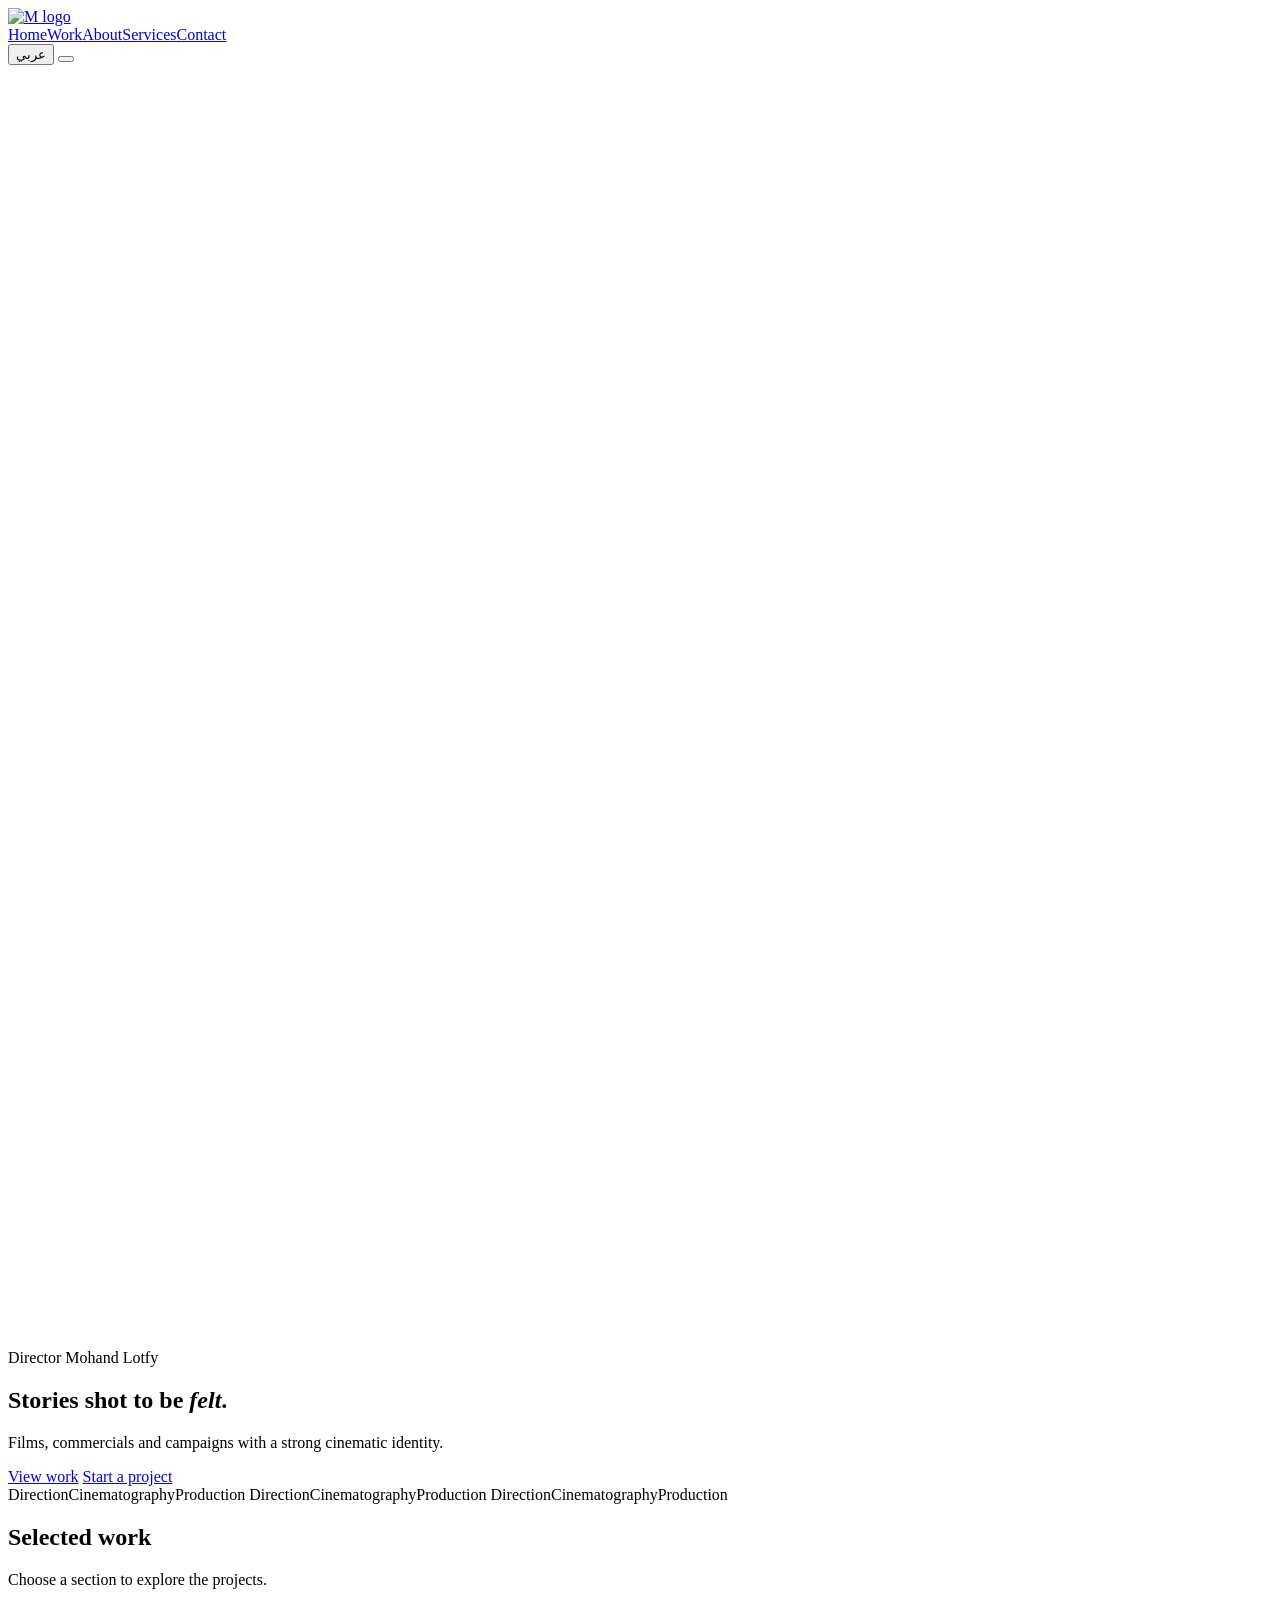
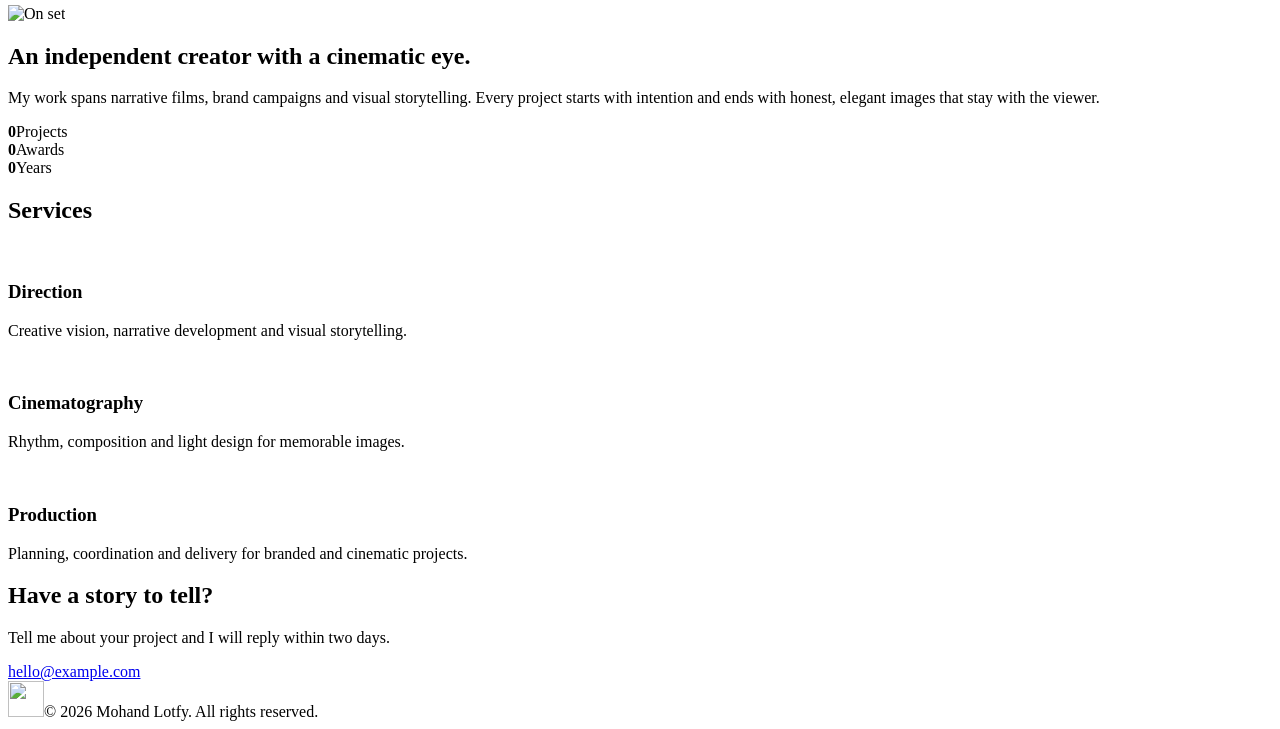
==== index.html @ 05352765 "Add files via upload" ====
<!DOCTYPE html>
<html lang="en">
<head>
<meta charset="UTF-8">
<meta name="viewport" content="width=device-width, initial-scale=1, viewport-fit=cover">
<title>Mohand Lotfy | Film & Commercial Director</title>
<meta name="description" content="Cinematic films, commercials and visual storytelling.">
<meta name="theme-color" content="#050505">
<link rel="icon" href="favicon.svg" type="image/svg+xml">
<link rel="preconnect" href="https://fonts.googleapis.com">
<link rel="preconnect" href="https://fonts.gstatic.com" crossorigin>
<link href="https://fonts.googleapis.com/css2?family=Bodoni+Moda:ital,wght@0,500;0,700;1,500&family=Manrope:wght@400;600;800&family=Cairo:wght@400;600;700&display=swap" rel="stylesheet">
<link rel="stylesheet" href="css/style.css?v=7">
<script>try{var l=localStorage.getItem("mlang")==="ar"?"ar":"en";document.documentElement.lang=l;document.documentElement.dir=l==="ar"?"rtl":"ltr"}catch(e){}</script>
</head>
<body>
<div class="progress" id="progress"></div>
<header class="topbar" id="topbar">
  <a href="admin.html" class="logo" aria-label="Dashboard"><img src="assets/logo.svg" alt="M logo"></a>
  <nav class="nav" id="nav">
    <a href="#home" data-i="nHome">Home</a><a href="#work" data-i="nWork">Work</a><a href="#about" data-i="nAbout">About</a><a href="#services" data-i="nServices">Services</a><a href="#contact" data-i="nContact">Contact</a>
  </nav>
  <button class="lang" id="lang" type="button" aria-label="Language">عربي</button>
  <button class="burger" id="burger" aria-label="Menu" aria-expanded="false"><i></i><i></i></button>
</header>

<main>
<section class="hero" id="home">
  <div class="hero-bg" data-bgimg="hero" style="background-image:url('https://images.unsplash.com/photo-1536440136628-849c177e76a1?auto=format&fit=crop&w=1800&q=80')"></div>
  <div class="hero-inner">
    <svg class="hero-m" viewBox="0 0 120 120" fill="none" aria-hidden="true">
      <circle cx="60" cy="60" r="56" pathLength="1"/>
      <path d="M30 88V32l30 36 30-36v56" pathLength="1"/>
    </svg>
    <p class="eyebrow" data-i="director">Director Mohand Lotfy</p>
    <h1 data-ih="h1">Stories shot to be <em>felt</em>.</h1>
    <p data-i="heroP">Films, commercials and campaigns with a strong cinematic identity.</p>
    <div class="cta">
      <a class="btn gold" href="#work" data-i="cta1">View work</a>
      <a class="btn line" href="#contact" data-i="cta2">Start a project</a>
    </div>
  </div>
  <div class="scroll-cue"><span></span></div>
</section>

<div class="marquee" aria-hidden="true"><div class="track">
  <span data-i="mq1">Direction</span><span data-i="mq2">Cinematography</span><span data-i="mq3">Production</span>
  <span data-i="mq1">Direction</span><span data-i="mq2">Cinematography</span><span data-i="mq3">Production</span>
  <span data-i="mq1">Direction</span><span data-i="mq2">Cinematography</span><span data-i="mq3">Production</span>
</div></div>

<section class="sec" id="work">
  <div class="head reveal"><h2 data-i="workH">Selected work</h2><p data-i="workP">Choose a section to explore the projects.</p></div>
  <div class="cats reveal" id="tabs"></div>
  <div class="tabs sub" id="subtabs"></div>
  <div class="grid" id="grid"></div>
</section>

<section class="sec about" id="about">
  <div class="about-img reveal"><img data-img="about" loading="lazy" src="https://images.unsplash.com/photo-1485846234645-a62644f84728?auto=format&fit=crop&w=1000&q=80" alt="On set"></div>
  <div class="about-copy reveal">
    <h2 data-i="aboutH">An independent creator with a cinematic eye.</h2>
    <p data-i="aboutP">My work spans narrative films, brand campaigns and visual storytelling. Every project starts with intention and ends with honest, elegant images that stay with the viewer.</p>
    <div class="stats"><div><b data-n="40">0</b><span data-i="projects">Projects</span></div><div><b data-n="12">0</b><span data-i="awards">Awards</span></div><div><b data-n="8">0</b><span data-i="years">Years</span></div></div>
  </div>
</section>

<section class="sec" id="services">
  <div class="head reveal"><h2 data-i="servH">Services</h2></div>
  <div class="services">
    <article class="svc reveal"><img data-img="svc1" loading="lazy" src="https://images.unsplash.com/photo-1478720568477-152d9b164e26?auto=format&fit=crop&w=800&q=80" alt=""><h3 data-i="mq1">Direction</h3><p data-i="sv1">Creative vision, narrative development and visual storytelling.</p></article>
    <article class="svc reveal"><img data-img="svc2" loading="lazy" src="https://images.unsplash.com/photo-1492691527719-9d1e07e534b4?auto=format&fit=crop&w=800&q=80" alt=""><h3 data-i="mq2">Cinematography</h3><p data-i="sv2">Rhythm, composition and light design for memorable images.</p></article>
    <article class="svc reveal"><img data-img="svc3" loading="lazy" src="https://images.unsplash.com/photo-1574717024653-61fd2cf4d44d?auto=format&fit=crop&w=800&q=80" alt=""><h3 data-i="mq3">Production</h3><p data-i="sv3">Planning, coordination and delivery for branded and cinematic projects.</p></article>
  </div>
</section>

<section class="sec contact" id="contact">
  <div class="reveal"><h2 data-i="ctH">Have a story to tell?</h2><p data-i="ctP">Tell me about your project and I will reply within two days.</p>
  <a class="btn gold" id="mailBtn" href="mailto:hello@example.com">hello@example.com</a></div>
</section>
</main>

<footer class="footer"><img src="assets/logo.svg" alt="" width="36" height="36"><span data-i="foot">© 2026 Mohand Lotfy. All rights reserved.</span></footer>
<div class="fab" id="fab" hidden>
  <a id="fabWa" target="_blank" rel="noopener" aria-label="WhatsApp" hidden><svg viewBox="0 0 24 24" fill="currentColor"><path d="M12.04 2a9.9 9.9 0 0 0-8.5 14.9L2 22l5.25-1.38A9.9 9.9 0 1 0 12.04 2Zm0 18.1a8.2 8.2 0 0 1-4.18-1.14l-.3-.18-3.1.82.83-3.03-.2-.31a8.2 8.2 0 1 1 6.95 3.84Zm4.5-6.13c-.25-.12-1.46-.72-1.69-.8-.22-.08-.39-.12-.55.13-.16.25-.63.8-.78.96-.14.17-.29.19-.54.06a6.7 6.7 0 0 1-3.3-2.88c-.25-.43.25-.4.72-1.33.08-.16.04-.3-.02-.43-.06-.12-.55-1.33-.76-1.82-.2-.48-.4-.41-.55-.42h-.47c-.16 0-.43.06-.65.3-.22.25-.86.84-.86 2.05s.88 2.38 1 2.55c.12.16 1.73 2.64 4.2 3.7 1.56.67 2.17.73 2.95.62.48-.07 1.46-.6 1.67-1.17.2-.58.2-1.07.14-1.18-.06-.1-.22-.16-.47-.28Z"/></svg></a>
  <a id="fabFb" target="_blank" rel="noopener" aria-label="Facebook" hidden><svg viewBox="0 0 24 24" fill="currentColor"><path d="M13.5 21v-7.5h2.52l.38-2.93H13.5V8.7c0-.85.24-1.43 1.45-1.43h1.55V4.65A20.6 20.6 0 0 0 14.24 4.5c-2.23 0-3.76 1.36-3.76 3.86v2.21H7.95v2.93h2.53V21h3.02Z"/></svg></a>
  <a id="fabMail" aria-label="Email" hidden><svg viewBox="0 0 24 24" fill="none" stroke="currentColor" stroke-width="1.8" stroke-linecap="round" stroke-linejoin="round"><rect x="3" y="5" width="18" height="14" rx="2.5"/><path d="m4 7.5 8 6 8-6"/></svg></a>
</div>
<div id="modal" class="modal" hidden></div>
<script>
(function(){var b=document.getElementById('burger'),n=document.getElementById('nav'),l=document.querySelector('.logo');
function set(o){n.classList.toggle('open',o);b.setAttribute('aria-expanded',o?'true':'false');document.body.classList.toggle('menu-open',o)}
b.addEventListener('click',function(){set(!n.classList.contains('open'))});
n.addEventListener('click',function(e){if(e.target.tagName==='A')set(false)});
document.addEventListener('keydown',function(e){if(e.key==='Escape')set(false)});
window.addEventListener('resize',function(){if(innerWidth>860)set(false)});
l.addEventListener('click',function(e){e.preventDefault();set(false);l.classList.add('spin');setTimeout(function(){location.href='admin.html'},800)});
})();
</script>
<script src="firebase-config.js"></script>
<script type="module" src="js/main.js?v=7"></script>
</body>
</html>
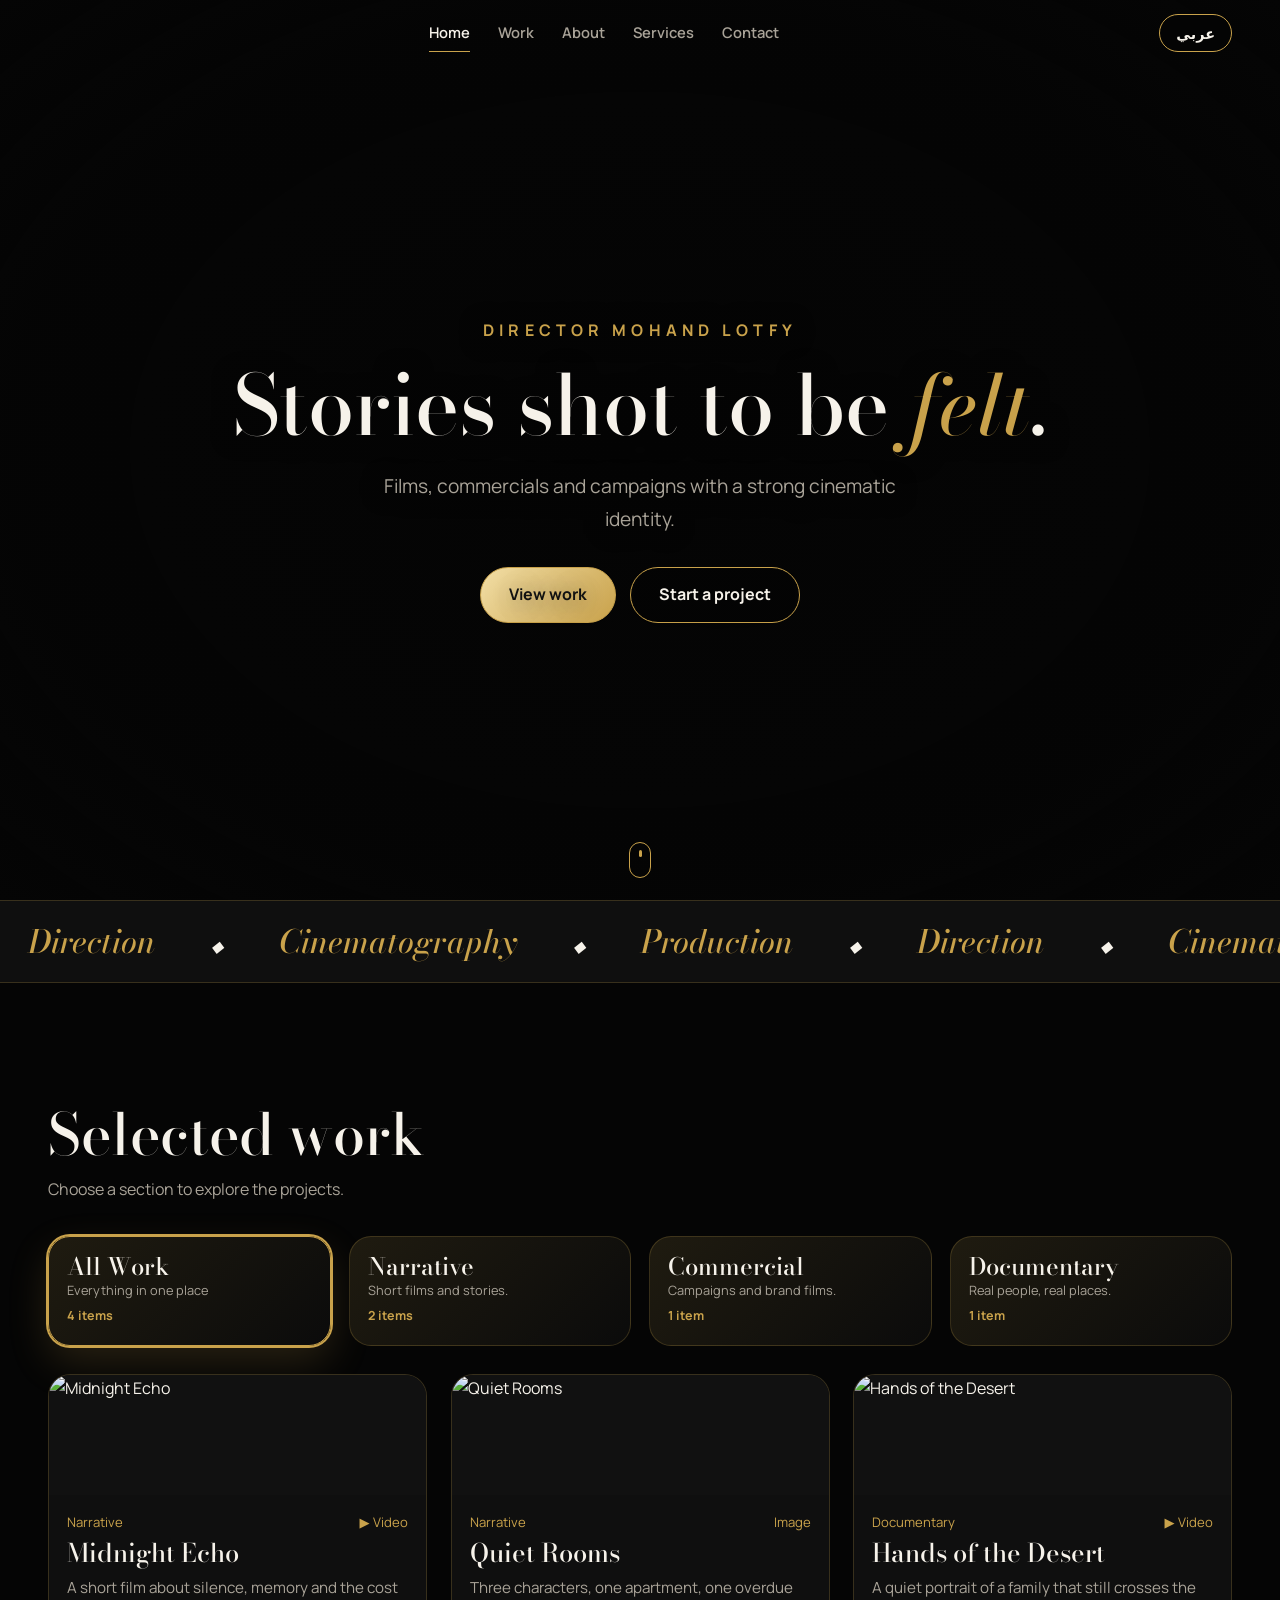
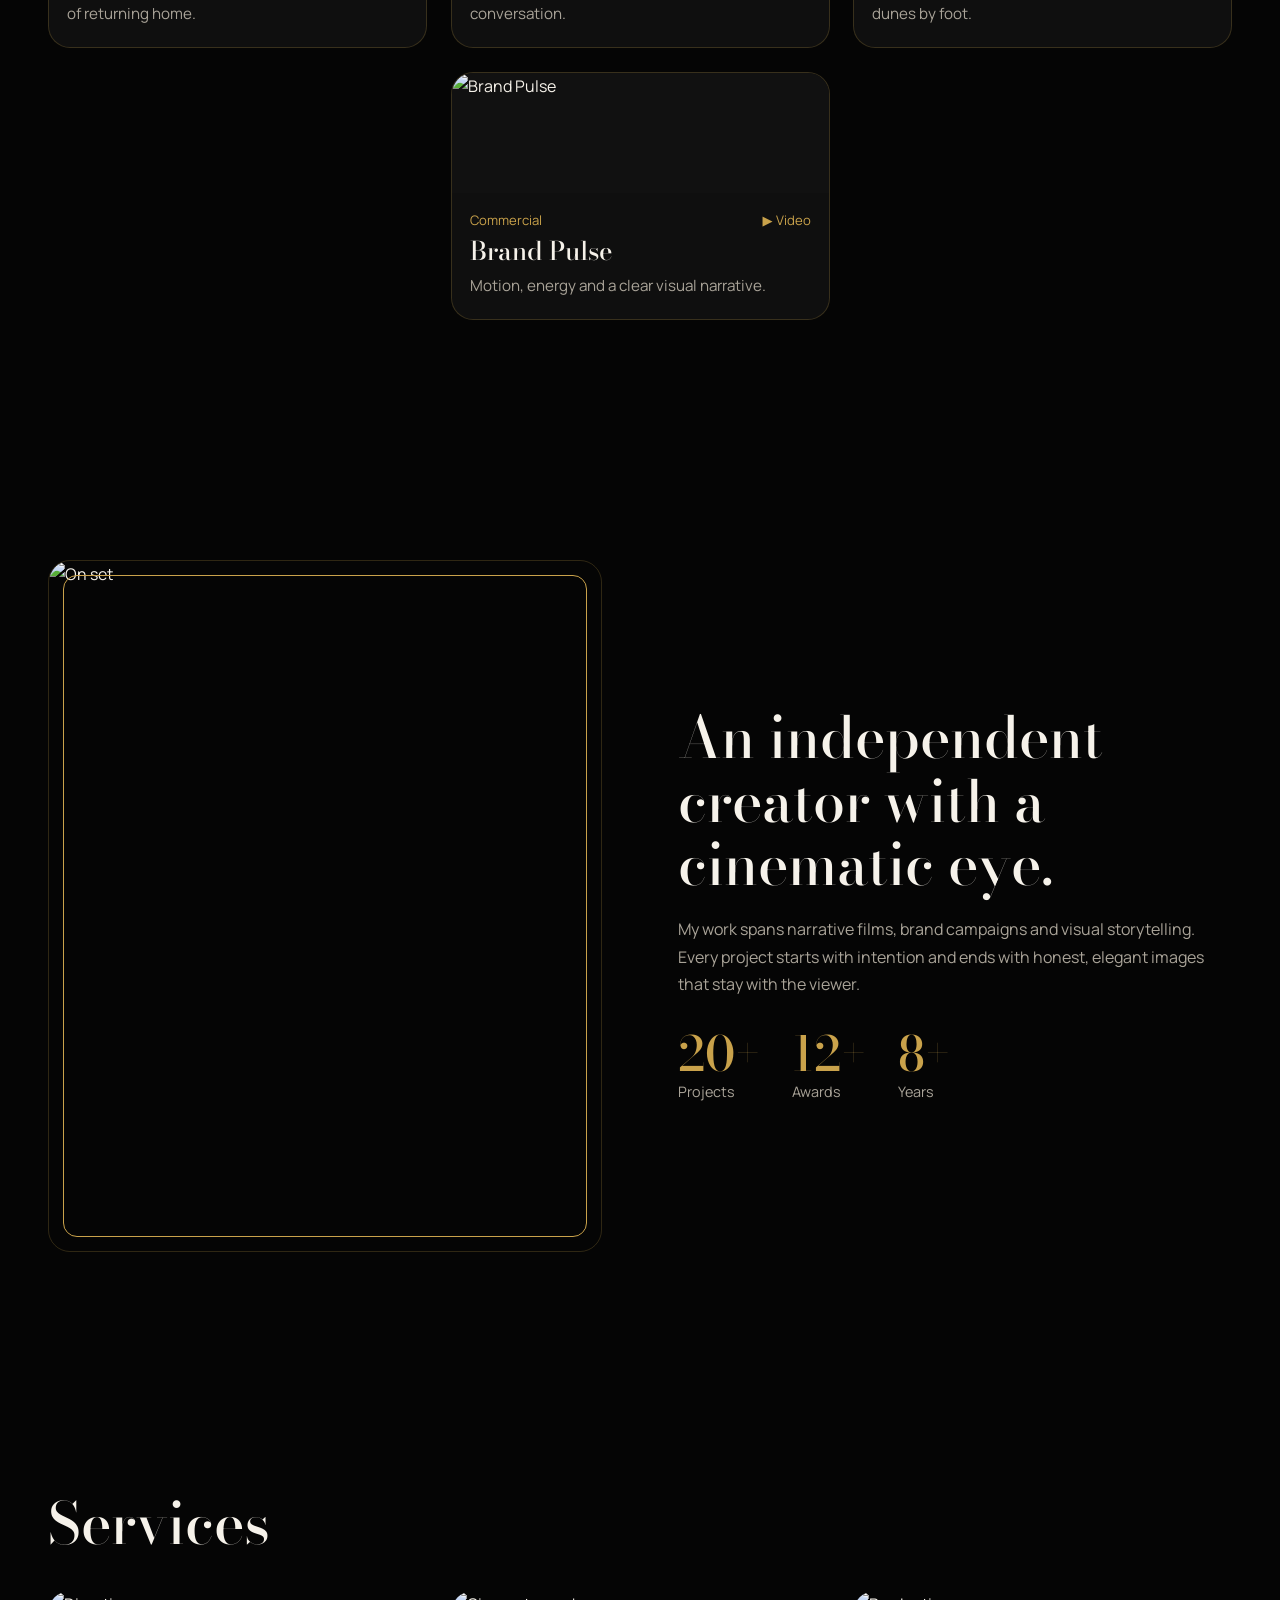
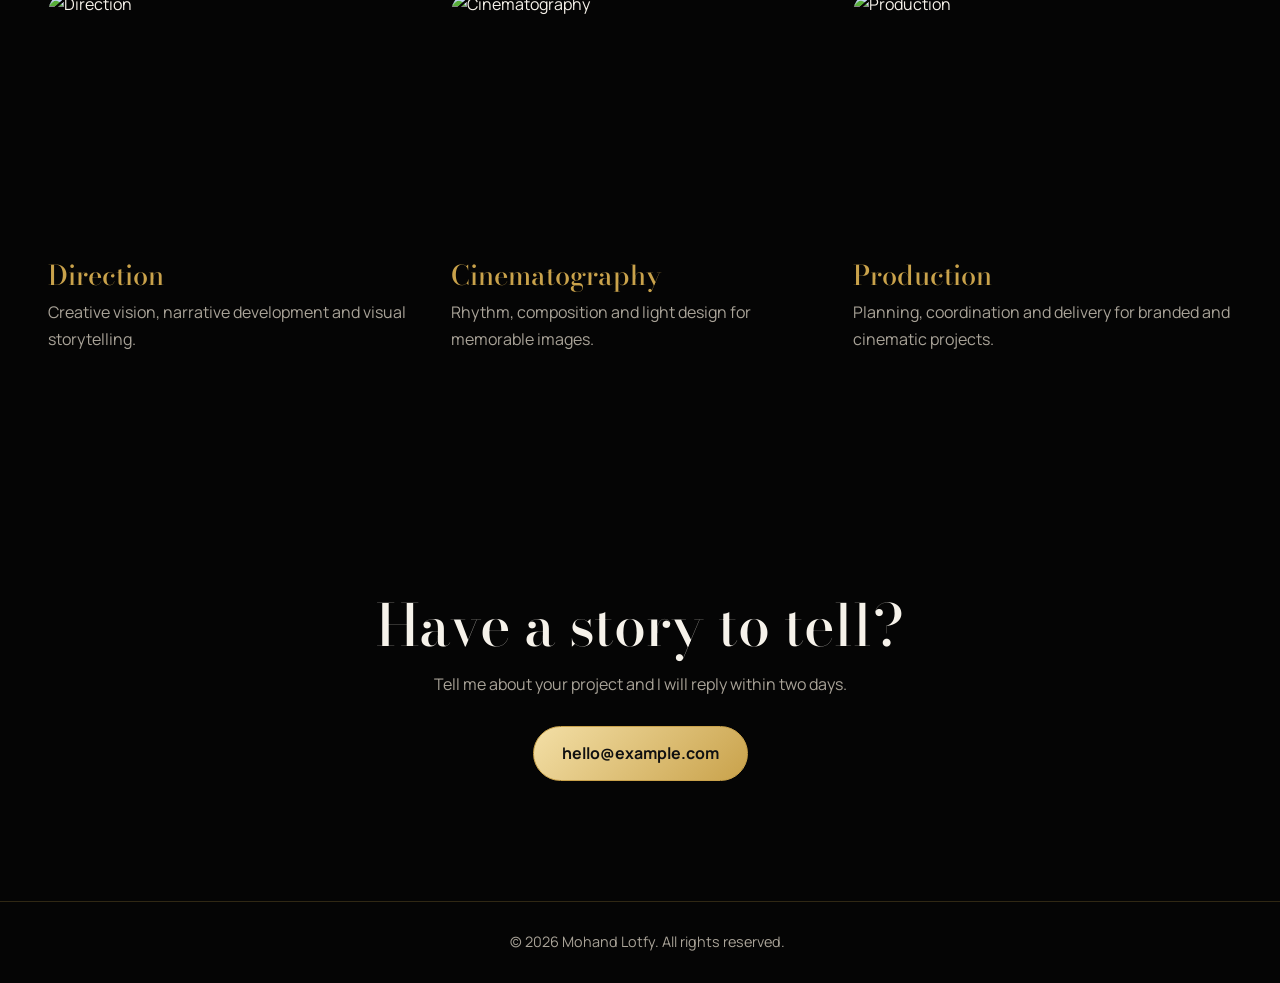
==== commit 690bfe1b: "Add files via upload" ====
--- a/index.html
+++ b/index.html
@@ -6,17 +6,18 @@
 <title>Mohand Lotfy | Film & Commercial Director</title>
 <meta name="description" content="Cinematic films, commercials and visual storytelling.">
 <meta name="theme-color" content="#050505">
-<link rel="icon" href="favicon.svg" type="image/svg+xml">
+<link rel="icon" href="favicon.png" type="image/png">
+<link rel="preload" as="image" href="assets/signature.png">
 <link rel="preconnect" href="https://fonts.googleapis.com">
 <link rel="preconnect" href="https://fonts.gstatic.com" crossorigin>
 <link href="https://fonts.googleapis.com/css2?family=Bodoni+Moda:ital,wght@0,500;0,700;1,500&family=Manrope:wght@400;600;800&family=Cairo:wght@400;600;700&display=swap" rel="stylesheet">
-<link rel="stylesheet" href="css/style.css?v=7">
+<link rel="stylesheet" href="css/style.css?v=9">
 <script>try{var l=localStorage.getItem("mlang")==="ar"?"ar":"en";document.documentElement.lang=l;document.documentElement.dir=l==="ar"?"rtl":"ltr"}catch(e){}</script>
 </head>
 <body>
 <div class="progress" id="progress"></div>
 <header class="topbar" id="topbar">
-  <a href="admin.html" class="logo" aria-label="Dashboard"><img src="assets/logo.svg" alt="M logo"></a>
+  <a href="admin.html" class="logo" aria-label="Dashboard"><span class="sig " role="img" aria-label="Mohand Lotfy"></span></a>
   <nav class="nav" id="nav">
     <a href="#home" data-i="nHome">Home</a><a href="#work" data-i="nWork">Work</a><a href="#about" data-i="nAbout">About</a><a href="#services" data-i="nServices">Services</a><a href="#contact" data-i="nContact">Contact</a>
   </nav>
@@ -28,10 +29,7 @@
 <section class="hero" id="home">
   <div class="hero-bg" data-bgimg="hero" style="background-image:url('https://images.unsplash.com/photo-1536440136628-849c177e76a1?auto=format&fit=crop&w=1800&q=80')"></div>
   <div class="hero-inner">
-    <svg class="hero-m" viewBox="0 0 120 120" fill="none" aria-hidden="true">
-      <circle cx="60" cy="60" r="56" pathLength="1"/>
-      <path d="M30 88V32l30 36 30-36v56" pathLength="1"/>
-    </svg>
+    <span class="sig hero-sig" role="img" aria-label="Mohand Lotfy"></span>
     <p class="eyebrow" data-i="director">Director Mohand Lotfy</p>
     <h1 data-ih="h1">Stories shot to be <em>felt</em>.</h1>
     <p data-i="heroP">Films, commercials and campaigns with a strong cinematic identity.</p>
@@ -80,7 +78,7 @@
 </section>
 </main>
 
-<footer class="footer"><img src="assets/logo.svg" alt="" width="36" height="36"><span data-i="foot">© 2026 Mohand Lotfy. All rights reserved.</span></footer>
+<footer class="footer"><span class="sig foot-sig" aria-hidden="true"></span><span data-i="foot">© 2026 Mohand Lotfy. All rights reserved.</span></footer>
 <div class="fab" id="fab" hidden>
   <a id="fabWa" target="_blank" rel="noopener" aria-label="WhatsApp" hidden><svg viewBox="0 0 24 24" fill="currentColor"><path d="M12.04 2a9.9 9.9 0 0 0-8.5 14.9L2 22l5.25-1.38A9.9 9.9 0 1 0 12.04 2Zm0 18.1a8.2 8.2 0 0 1-4.18-1.14l-.3-.18-3.1.82.83-3.03-.2-.31a8.2 8.2 0 1 1 6.95 3.84Zm4.5-6.13c-.25-.12-1.46-.72-1.69-.8-.22-.08-.39-.12-.55.13-.16.25-.63.8-.78.96-.14.17-.29.19-.54.06a6.7 6.7 0 0 1-3.3-2.88c-.25-.43.25-.4.72-1.33.08-.16.04-.3-.02-.43-.06-.12-.55-1.33-.76-1.82-.2-.48-.4-.41-.55-.42h-.47c-.16 0-.43.06-.65.3-.22.25-.86.84-.86 2.05s.88 2.38 1 2.55c.12.16 1.73 2.64 4.2 3.7 1.56.67 2.17.73 2.95.62.48-.07 1.46-.6 1.67-1.17.2-.58.2-1.07.14-1.18-.06-.1-.22-.16-.47-.28Z"/></svg></a>
   <a id="fabFb" target="_blank" rel="noopener" aria-label="Facebook" hidden><svg viewBox="0 0 24 24" fill="currentColor"><path d="M13.5 21v-7.5h2.52l.38-2.93H13.5V8.7c0-.85.24-1.43 1.45-1.43h1.55V4.65A20.6 20.6 0 0 0 14.24 4.5c-2.23 0-3.76 1.36-3.76 3.86v2.21H7.95v2.93h2.53V21h3.02Z"/></svg></a>
@@ -98,6 +96,6 @@
 })();
 </script>
 <script src="firebase-config.js"></script>
-<script type="module" src="js/main.js?v=7"></script>
+<script type="module" src="js/main.js?v=8"></script>
 </body>
 </html>
--- a/css/style.css
+++ b/css/style.css
@@ -0,0 +1,126 @@
+:root{--bg:#050505;--panel:#0f0f0f;--ink:#f6f2ea;--mute:#a9a398;--gold:#c9a24b;--gold2:#f3dfa6;--line:rgba(201,162,75,.22);--r:22px;--serif:'Bodoni Moda',Georgia,serif;--sans:'Manrope',system-ui,sans-serif}
+*{box-sizing:border-box}html{scroll-behavior:smooth;scroll-padding-top:80px;-webkit-text-size-adjust:100%;text-size-adjust:100%}
+body{margin:0;background:var(--bg);color:var(--ink);font:400 1rem/1.7 var(--sans);overflow-x:hidden}
+img{display:block;max-width:100%}a{color:inherit;text-decoration:none}button{font:inherit;cursor:pointer}
+:focus-visible{outline:2px solid var(--gold);outline-offset:3px}
+h1,h2,h3{font-family:var(--serif);font-weight:500;line-height:1.1;margin:0}
+.progress{position:fixed;top:0;left:0;height:2px;width:0;background:linear-gradient(90deg,var(--gold),var(--gold2));z-index:200}
+.topbar{position:fixed;inset:0 0 auto;z-index:100;display:flex;align-items:center;justify-content:space-between;padding:14px clamp(16px,4vw,48px);padding-top:max(14px,env(safe-area-inset-top));transition:.4s}
+.topbar::before{content:"";position:absolute;inset:0;z-index:-2;background:rgba(5,5,5,.85);backdrop-filter:blur(12px);-webkit-backdrop-filter:blur(12px);border-bottom:1px solid var(--line);opacity:0;transition:opacity .4s}
+.topbar.solid::before{opacity:1}
+.logo img{width:46px;height:46px;transition:transform .6s}.logo:hover img{transform:rotate(360deg)}
+.nav{display:flex;gap:28px}.nav a{color:var(--mute);font-weight:600;font-size:.92rem;position:relative;padding:6px 0}
+.nav a::after{content:"";position:absolute;left:0;bottom:0;height:1px;width:0;background:var(--gold);transition:.3s}
+.nav a:hover,.nav a.on{color:var(--ink)}.nav a:hover::after,.nav a.on::after{width:100%}
+.burger{display:none;background:none;border:1px solid var(--line);border-radius:50%;width:44px;height:44px;position:relative}
+.burger i{position:absolute;left:12px;right:12px;height:2px;background:var(--gold);transition:.3s}.burger i:first-child{top:17px}.burger i:last-child{top:25px}
+.burger[aria-expanded=true] i:first-child{top:21px;transform:rotate(45deg)}.burger[aria-expanded=true] i:last-child{top:21px;transform:rotate(-45deg)}
+.hero{position:relative;min-height:100vh;min-height:100svh;display:grid;place-items:center;text-align:center;padding:110px 20px 70px;overflow:hidden}
+.hero-bg{position:absolute;inset:-5%;background-size:cover;background-position:center;opacity:.9;will-change:transform}
+.hero::after{content:"";position:absolute;inset:0;background:radial-gradient(ellipse at center,rgba(5,5,5,0) 0%,rgba(5,5,5,.25) 70%,var(--bg) 100%)}
+.hero-inner{position:relative;z-index:2;max-width:820px}
+.hero-m{width:clamp(110px,22vw,190px);margin:0 auto 28px;stroke:var(--gold);stroke-width:2.5;stroke-linecap:square;filter:drop-shadow(0 0 18px rgba(201,162,75,.45))}
+.hero-m path{stroke-width:7;stroke-dasharray:1;stroke-dashoffset:1;animation:draw 2.2s .3s cubic-bezier(.6,0,.2,1) forwards}
+.hero-m circle{stroke-dasharray:1;stroke-dashoffset:1;animation:draw 1.8s ease forwards}
+@keyframes draw{to{stroke-dashoffset:0}}
+.hero .eyebrow{color:var(--gold);font-weight:700;font-size:clamp(.8rem,2.4vw,1rem);letter-spacing:.32em;text-transform:uppercase;margin:0 0 14px;max-width:none;animation:up 1s 1.4s both}
+.hero-inner{text-shadow:0 2px 24px rgba(0,0,0,.6)}
+.hero h1{font-size:clamp(2.4rem,7vw,5.2rem);animation:up 1s 1.6s both}.hero h1 em{color:var(--gold)}
+.hero p{color:var(--mute);font-size:clamp(1rem,2vw,1.2rem);max-width:520px;margin:20px auto 0;animation:up 1s 1.9s both}
+.cta{display:flex;gap:14px;justify-content:center;flex-wrap:wrap;margin-top:32px;animation:up 1s 2.2s both}
+@keyframes up{from{opacity:0;transform:translateY(24px)}to{opacity:1;transform:none}}
+.btn{display:inline-block;border-radius:999px;padding:13px 28px;font-weight:700;border:1px solid var(--gold);transition:.3s}
+.btn.gold{background:linear-gradient(135deg,var(--gold2),var(--gold));color:#111}.btn.gold:hover{box-shadow:0 8px 30px rgba(201,162,75,.4);transform:translateY(-2px)}
+.btn.line{color:var(--ink)}.btn.line:hover{background:var(--gold);color:#111}
+.scroll-cue{position:absolute;bottom:22px;left:50%;margin-left:-11px;width:22px;height:36px;border:1px solid var(--gold);border-radius:12px;z-index:2}
+.scroll-cue span{position:absolute;left:50%;top:7px;width:3px;height:7px;margin-left:-1.5px;background:var(--gold);border-radius:2px;animation:wheel 1.6s infinite}
+@keyframes wheel{to{transform:translateY(14px);opacity:0}}
+.marquee{overflow:hidden;border-block:1px solid var(--line);padding:16px 0;background:var(--panel)}
+.track{display:flex;width:max-content;animation:scroll 28s linear infinite}
+.track span{font:italic 500 clamp(1.3rem,3vw,2rem) var(--serif);color:var(--gold);padding:0 28px;white-space:nowrap}
+.track span::after{content:"◆";font-size:.5em;margin-left:56px;color:var(--ink);vertical-align:middle}
+@keyframes scroll{to{transform:translateX(-50%)}}
+.sec{max-width:1280px;margin:0 auto;padding:clamp(64px,10vw,120px) clamp(16px,4vw,48px)}
+.head h2,.about-copy h2,.contact h2{font-size:clamp(2rem,5vw,3.6rem)}.head p{color:var(--mute);margin:10px 0 0}
+.tabs{display:flex;gap:10px;flex-wrap:wrap;margin:28px 0}
+.tab{background:none;border:1px solid var(--line);color:var(--mute);border-radius:14px;padding:9px 20px;transition:.3s}
+.tab:hover{border-color:var(--gold);color:var(--ink)}.tab.on{background:var(--gold);border-color:var(--gold);color:#111;font-weight:700}
+.grid{columns:300px;column-gap:24px}
+.card{background:var(--panel);border:1px solid var(--line);border-radius:var(--r);overflow:hidden;cursor:pointer;transition:.4s;animation:pop .6s both;text-align:start;color:inherit;padding:0;display:block;width:100%;break-inside:avoid;-webkit-column-break-inside:avoid;margin:0 0 24px}
+.card:hover{transform:translateY(-6px);border-color:var(--gold);box-shadow:0 20px 50px rgba(201,162,75,.12)}
+@keyframes pop{from{opacity:0;transform:scale(.95)}to{opacity:1;transform:none}}
+.card .ph{overflow:hidden;background:#111;min-height:120px}.card img{width:100%;height:auto;transition:.7s}
+.card:hover img{transform:scale(1.07)}
+.card .meta{display:flex;flex-wrap:wrap;gap:2px 12px;justify-content:space-between;color:var(--gold);font-size:.82rem;padding:16px 18px 0}
+.card h3{font-size:1.6rem;padding:6px 18px 0}.card p{color:var(--mute);margin:8px 18px 20px;font-size:.95rem}
+.about{display:grid;grid-template-columns:1fr 1fr;gap:clamp(28px,6vw,80px);align-items:center}
+.about-img{border-radius:var(--r);overflow:hidden;border:1px solid var(--line);position:relative}
+.about-img::before{content:"";position:absolute;inset:14px;border:1px solid var(--gold);border-radius:calc(var(--r) - 8px);z-index:1;pointer-events:none}
+.about-img img{width:100%;aspect-ratio:4/5;object-fit:cover}
+.about-copy p{color:var(--mute);margin:20px 0 32px}
+.stats{display:flex;gap:32px;flex-wrap:wrap}.stats b{display:block;font:500 clamp(2rem,5vw,3rem)/1 var(--serif);color:var(--gold)}.stats span{color:var(--mute);font-size:.9rem}
+.services{display:grid;grid-template-columns:repeat(auto-fit,minmax(min(100%,260px),1fr));gap:24px;margin-top:36px}
+.svc img{width:100%;aspect-ratio:3/2;object-fit:cover;border-radius:var(--r);margin-bottom:18px}
+.svc h3{font-size:1.7rem;color:var(--gold)}.svc p{color:var(--mute);margin:8px 0 0}
+.contact{text-align:center}.contact p{color:var(--mute);margin:14px 0 28px}
+.footer{display:flex;align-items:center;justify-content:center;gap:14px;border-top:1px solid var(--line);padding:28px 16px calc(28px + env(safe-area-inset-bottom));color:var(--mute);font-size:.9rem}
+.reveal{opacity:0;transform:translateY(32px);transition:opacity .9s,transform .9s}.reveal.in{opacity:1;transform:none}
+.modal{position:fixed;inset:0;z-index:300;background:rgba(0,0,0,.88);display:flex;padding:16px;overflow-y:auto;animation:fade .3s}
+@keyframes fade{from{opacity:0}}
+.m-panel{position:relative;margin:auto;width:min(100%,900px);background:var(--panel);border:1px solid var(--gold);border-radius:var(--r);overflow:hidden;animation:pop .4s}
+.m-panel>img{width:100%;height:clamp(200px,40vw,340px);object-fit:cover}
+.m-body{padding:clamp(20px,4vw,36px)}.m-body h2{font-size:clamp(1.8rem,4vw,2.8rem)}.m-body p{color:var(--mute)}
+.chips{display:flex;gap:8px;flex-wrap:wrap;margin:14px 0}.chips span{border:1px solid var(--line);border-radius:999px;padding:4px 14px;font-size:.82rem;color:var(--gold)}
+.close{position:absolute;top:14px;inset-inline-end:14px;width:44px;height:44px;border-radius:50%;border:1px solid var(--gold);background:rgba(0,0,0,.6);color:var(--ink);font-size:1.5rem}
+.m-body .btn{margin-top:10px}
+@media(max-width:860px){.about{grid-template-columns:1fr}.burger{display:block}
+.nav{position:fixed;inset:0;height:100dvh;background:var(--bg);flex-direction:column;align-items:center;justify-content:center;gap:26px;transform:translateY(-100%);visibility:hidden;transition:transform .5s,visibility 0s .5s;z-index:1}
+.nav.open{transform:none;visibility:visible;transition:transform .5s}.nav a{font:500 2rem var(--serif);color:var(--ink)}}
+@media(prefers-reduced-motion:reduce){*{animation-duration:.01ms!important;animation-iteration-count:1!important;transition-duration:.01ms!important}.reveal{opacity:1;transform:none}.hero-m path,.hero-m circle{stroke-dashoffset:0}}
+.tabs.sub{margin:-8px 0 24px}.tabs:empty{display:none}.tabs.sub .tab{padding:5px 14px;font-size:.88rem}
+.empty{color:var(--mute);padding:30px 0}
+.m-media{aspect-ratio:16/9;background:#000}.m-media iframe,.m-media video,.m-media img{width:100%;height:100%;object-fit:contain;border:0;display:block}
+.m-media.is-img{aspect-ratio:auto}.m-media.is-img img{height:auto;max-height:70vh}
+[hidden]{display:none!important}
+body.menu-open{overflow:hidden}.logo,.burger{position:relative;z-index:2}
+.fab{position:fixed;z-index:150;inset-inline-end:max(16px,env(safe-area-inset-right));bottom:max(16px,env(safe-area-inset-bottom));display:flex;flex-direction:column;gap:12px}
+.fab a{width:52px;height:52px;border-radius:50%;display:grid;place-items:center;color:#fff;box-shadow:0 8px 24px rgba(0,0,0,.45);transition:transform .25s,box-shadow .25s}
+.fab a:hover{transform:translateY(-3px) scale(1.06);box-shadow:0 12px 30px rgba(0,0,0,.55)}
+.fab svg{width:26px;height:26px}
+#fabWa{background:#25d366}#fabFb{background:#1877f2}#fabMail{background:linear-gradient(135deg,var(--gold2),var(--gold));color:#111}
+body.menu-open .fab{display:none}
+.logo.spin img{animation:spinM .8s cubic-bezier(.6,0,.2,1)}@keyframes spinM{to{transform:rotate(360deg)}}
+
+/* ---- section cards: image on top, text below (no shading) ---- */
+.cats{display:grid;grid-template-columns:repeat(2,minmax(0,1fr));gap:14px;margin:32px 0 28px}
+.cat{display:flex;flex-direction:column;overflow:hidden;width:100%;border-radius:var(--r);border:1px solid var(--line);background:var(--panel);padding:0;color:var(--ink);text-align:start;transition:transform .35s,border-color .35s,box-shadow .35s}
+.cat-img{display:block;overflow:hidden;aspect-ratio:4/3;background:#111}
+.cat-img img{width:100%;height:100%;object-fit:cover;transition:transform .7s}
+.cat.noimg .cat-img{display:none}.cat.noimg{background:linear-gradient(135deg,#1f1b10,#0b0b0b)}
+.cat-txt{display:grid;gap:2px;width:100%;min-width:0;padding:12px 14px 14px}
+.cat b{font:500 clamp(1.1rem,2.4vw,1.5rem)/1.15 var(--serif);overflow-wrap:anywhere}
+.cat small{color:var(--mute);font-size:.8rem;line-height:1.35;display:-webkit-box;-webkit-line-clamp:2;-webkit-box-orient:vertical;overflow:hidden;overflow-wrap:anywhere}
+.cat em{font-style:normal;color:var(--gold);font-size:.78rem;font-weight:700;margin-top:4px}
+.cat:hover{transform:translateY(-4px);border-color:var(--gold)}.cat:hover .cat-img img{transform:scale(1.06)}
+.cat.on{border-color:var(--gold);box-shadow:0 0 0 2px var(--gold),0 16px 40px rgba(201,162,75,.18)}
+.cat[data-t=all]{grid-column:1/-1}
+@media(min-width:640px){.cats{grid-template-columns:repeat(auto-fit,minmax(210px,1fr));gap:18px}.cat[data-t=all]{grid-column:auto;justify-content:center;min-height:100%}.cat-txt{padding:16px 18px 18px}}
+
+/* ---- responsive hardening ---- */
+.m-body,.card h3,.card p,.svc h3,.svc p{overflow-wrap:anywhere}
+.btn{max-width:100%;overflow-wrap:anywhere;text-align:center}
+.card{text-align:start}
+@media(max-width:860px){.about-img{max-width:520px;width:100%;margin-inline:auto}.about-copy{text-align:center}.stats{justify-content:center}}
+@media(max-width:480px){.btn{padding:12px 22px}.cta{flex-direction:column;align-items:stretch}.close{top:10px;inset-inline-end:10px}.sec{padding-block:56px}}
+@media(max-height:520px) and (orientation:landscape){.hero{padding:84px 20px 40px}.scroll-cue{display:none}.nav{gap:14px}.nav a{font-size:1.5rem}}
+
+/* ---- language switch + Arabic/RTL ---- */
+.lang{height:38px;padding:0 16px;border-radius:999px;border:1px solid var(--gold);background:rgba(5,5,5,.5);color:var(--ink);font:700 .9rem var(--sans);position:relative;z-index:2;transition:.3s}
+.lang:hover{background:var(--gold);color:#111}
+@media(max-width:860px){.lang{margin-inline-start:auto;margin-inline-end:10px}}
+.marquee,.track{direction:ltr}
+html[dir=rtl]{--serif:'Cairo',Georgia,serif;--sans:'Cairo',system-ui,sans-serif}
+html[dir=rtl] .hero .eyebrow{letter-spacing:0;text-transform:none;font-size:clamp(1rem,3vw,1.2rem)}
+html[dir=rtl] .hero h1{line-height:1.3}html[dir=rtl] h1,html[dir=rtl] h2,html[dir=rtl] h3{line-height:1.3}
+html[dir=rtl] .nav a::after{left:auto;right:0}
+html[dir=rtl] .track span{font-style:normal}
